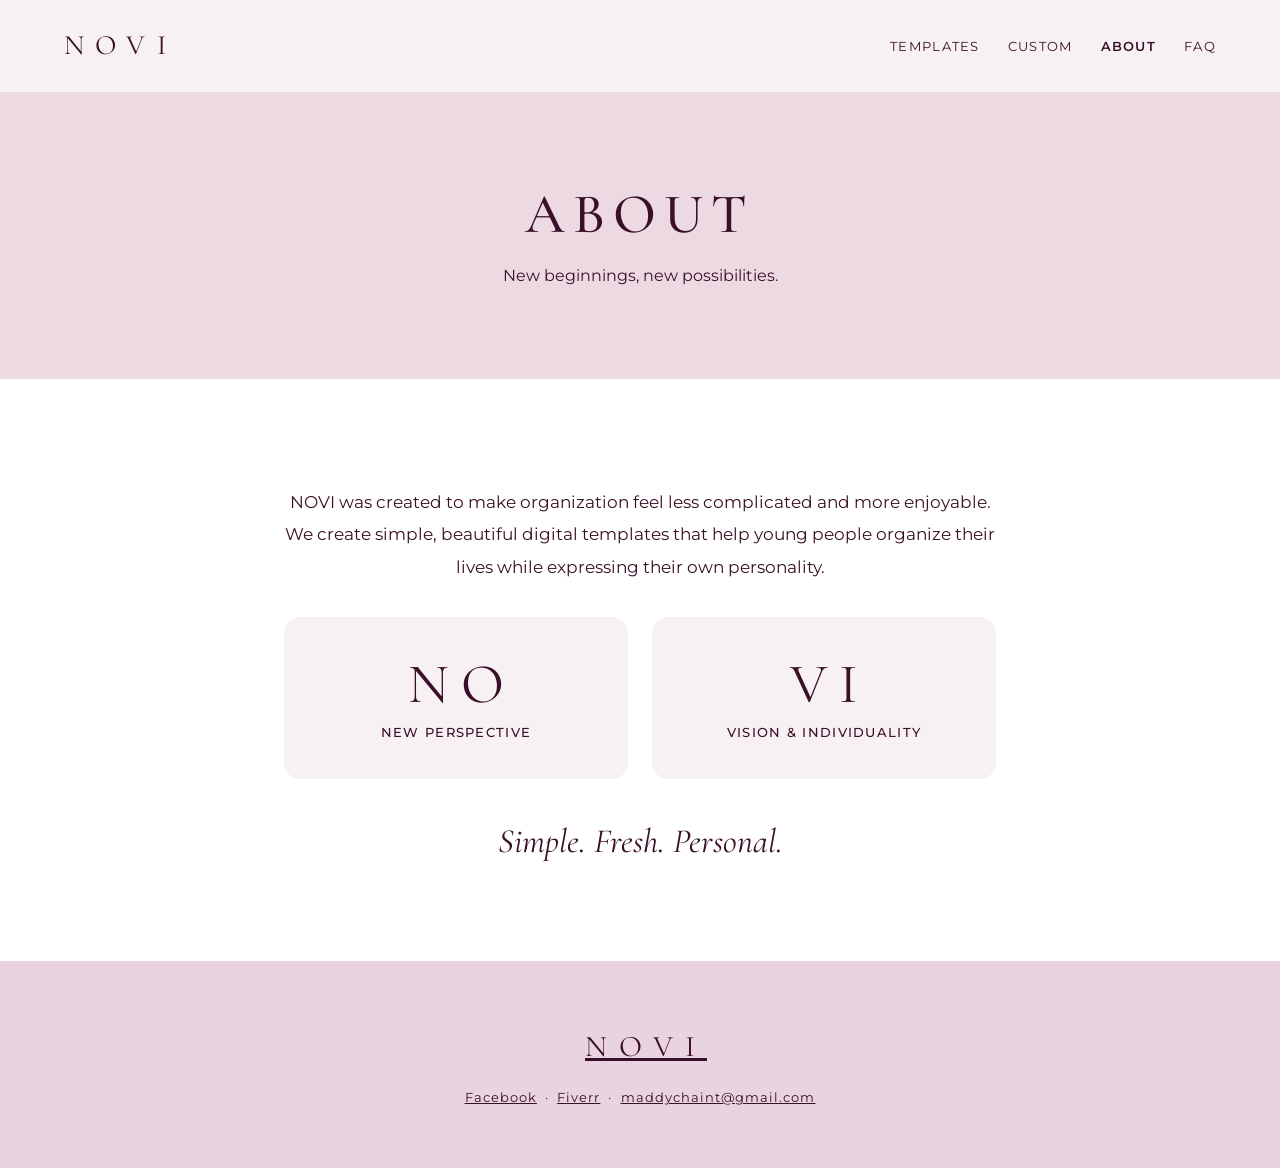
==== about.html @ 4ae0f012 "Add files via upload" ====
<!doctype html>
<html lang="en"><head><meta charset="utf-8"><meta name="viewport" content="width=device-width,initial-scale=1">
<title>About | NOVI</title><meta name="description" content="The story behind NOVI.">
<link rel="icon" href="data:image/svg+xml,%3Csvg xmlns='http://www.w3.org/2000/svg' viewBox='0 0 100 100'%3E%3Ctext y='.9em' font-size='90'%3E%F0%9F%8C%B7%3C/text%3E%3C/svg%3E">
<link rel="preconnect" href="https://fonts.googleapis.com"><link rel="preconnect" href="https://fonts.gstatic.com" crossorigin>
<link href="https://fonts.googleapis.com/css2?family=Cormorant+Garamond:ital,wght@0,400;0,500;1,400&family=Montserrat:wght@400;500;600&display=swap" rel="stylesheet">
<link rel="stylesheet" href="style.css"></head><body>
<nav><div class="wrap"><a class="logo" href="index.html">NOVI</a><div class="links"><a href="templates.html">Templates</a><a href="custom.html">Custom</a><a href="about.html" aria-current="page">About</a><a href="faq.html">FAQ</a></div></div></nav>

<header class="band"><h1>About</h1><p>New beginnings, new possibilities.</p></header>
<section class="white"><div class="wrap narrow"><p style="font-size:17px;line-height:1.9">NOVI was created to make organization feel less complicated and more enjoyable. We create simple, beautiful digital templates that help young people organize their lives while expressing their own personality.</p>
<div class="tiles"><div class="tile"><b>NO</b><span>New Perspective</span></div><div class="tile"><b>VI</b><span>Vision &amp; Individuality</span></div></div>
<p class="quote">Simple. Fresh. Personal.</p></div></section>
<footer><a class="logo" href="index.html">NOVI</a><p><a href="https://www.facebook.com/profile.php?id=61594375498260" target="_blank" rel="noopener">Facebook</a> &nbsp;·&nbsp; <a href="https://www.fiverr.com/s/L332r8p" target="_blank" rel="noopener">Fiverr</a> &nbsp;·&nbsp; <a href="mailto:maddychaint@gmail.com">maddychaint@gmail.com</a></p></footer>
</body></html>
---- style.css ----
:root{--plum:#3A1028;--mauve:#EAD3E0;--blush:#F7F1F3;--line:#E6D3DC;--mute:#7A5868;--soft:#F3E3EA}
*{box-sizing:border-box}
body{margin:0;font-family:Montserrat,system-ui,sans-serif;color:var(--plum);background:var(--blush);line-height:1.7;font-size:16px}
a{color:inherit;text-decoration:none}
a:focus-visible,summary:focus-visible{outline:2px solid var(--plum);outline-offset:3px}
.wrap{max-width:1200px;margin:0 auto;padding:0 24px}
.narrow{max-width:760px;margin:0 auto;text-align:center}
nav .wrap{display:flex;justify-content:space-between;align-items:center;flex-wrap:wrap;gap:12px;padding-top:22px;padding-bottom:22px}
.logo{font-family:'Cormorant Garamond',serif;font-size:28px;letter-spacing:.4em}
.links{display:flex;gap:28px;flex-wrap:wrap;font-size:13px;letter-spacing:.1em;text-transform:uppercase}
.links a:hover{opacity:.6}.links a[aria-current]{font-weight:600}
h1,h2{font-family:'Cormorant Garamond',serif;font-weight:500;letter-spacing:.14em;text-transform:uppercase;margin:0 0 16px;line-height:1.15}
h1{font-size:clamp(40px,6vw,56px)}h2{font-size:clamp(30px,4vw,44px)}
h3{font-family:'Cormorant Garamond',serif;font-weight:500;font-size:26px;margin:0}
.band{background:#EDD9E2;text-align:center;padding:90px 24px}
.band p{max-width:620px;margin:0 auto}
.hero{padding:120px 24px}
.hero .big{font-family:'Cormorant Garamond',serif;font-size:clamp(64px,13vw,112px);letter-spacing:.35em;padding-left:.35em;line-height:1;margin:0}
.hero .tag{font-family:'Cormorant Garamond',serif;font-style:italic;font-size:clamp(28px,4vw,42px);margin:14px 0 22px}
section{padding:90px 0}.white{background:#fff}
.btns{display:flex;gap:14px;justify-content:center;flex-wrap:wrap;margin-top:32px}
.btn{display:inline-block;padding:15px 30px;font-size:13px;letter-spacing:.14em;text-transform:uppercase;font-weight:500;background:var(--plum);color:#fff;border:1px solid var(--plum)}
.btn.alt{background:transparent;color:var(--plum)}.btn:hover{opacity:.85}
.sub{text-align:center;margin:0 0 40px}
.grid{display:grid;gap:20px}.g4{grid-template-columns:repeat(4,1fr)}.g2{grid-template-columns:repeat(2,1fr)}.g3{grid-template-columns:repeat(3,1fr)}
.card{background:#fff;border:1px solid var(--line);border-radius:16px;padding:22px;display:flex;flex-direction:column;gap:10px}
.card p{margin:0;font-size:14px;line-height:1.6}
.shot{position:relative;height:160px;border-radius:10px;background:var(--soft);display:flex;align-items:center;justify-content:center;text-align:center;padding:10px;font-size:12px;letter-spacing:.08em;text-transform:uppercase;color:var(--mute);overflow:hidden}
.g2 .shot{height:280px}
.shot img{position:absolute;inset:0;width:100%;height:100%;object-fit:cover}
.price{font-size:12px;letter-spacing:.08em;text-transform:uppercase;color:var(--mute)}
.step{background:var(--blush);border-radius:16px;padding:28px}
.step b{display:block;font-size:18px;margin:6px 0}
.step span{font-family:'Cormorant Garamond',serif;font-size:44px;color:var(--mute);line-height:1}
.tiles{display:grid;grid-template-columns:1fr 1fr;gap:24px;margin:34px 0}
.tile{background:var(--blush);border-radius:16px;padding:34px 20px}
.tile b{display:block;font-family:'Cormorant Garamond',serif;font-weight:400;font-size:56px;letter-spacing:.2em;padding-left:.2em;line-height:1.2}
.tile span{font-size:13px;letter-spacing:.1em;text-transform:uppercase;font-weight:500}
.quote{font-family:'Cormorant Garamond',serif;font-style:italic;font-size:34px;margin:30px 0 0}
details{border-bottom:1px solid var(--line);padding:22px 0;text-align:left}
summary{cursor:pointer;font-weight:600;font-size:17px;list-style:none;display:flex;justify-content:space-between;gap:16px}
summary::-webkit-details-marker{display:none}summary::after{content:"+";font-size:22px;line-height:1}
details[open] summary::after{content:"\2013"}
details p{margin:12px 0 0;font-size:15px;line-height:1.7}
footer{background:#EAD3E0;text-align:center;padding:60px 24px}
footer .logo{display:block;font-size:30px;margin-bottom:14px;padding-left:.4em}
footer p{margin:0;font-size:13px;letter-spacing:.08em}footer a{text-decoration:underline}
@media(max-width:900px){.g4{grid-template-columns:repeat(2,1fr)}.g3{grid-template-columns:1fr}}
@media(max-width:600px){.g4,.g2,.tiles{grid-template-columns:1fr}.links{gap:18px}section{padding:64px 0}.hero{padding:80px 24px}}
@media(prefers-reduced-motion:no-preference){.btn{transition:opacity .2s}}
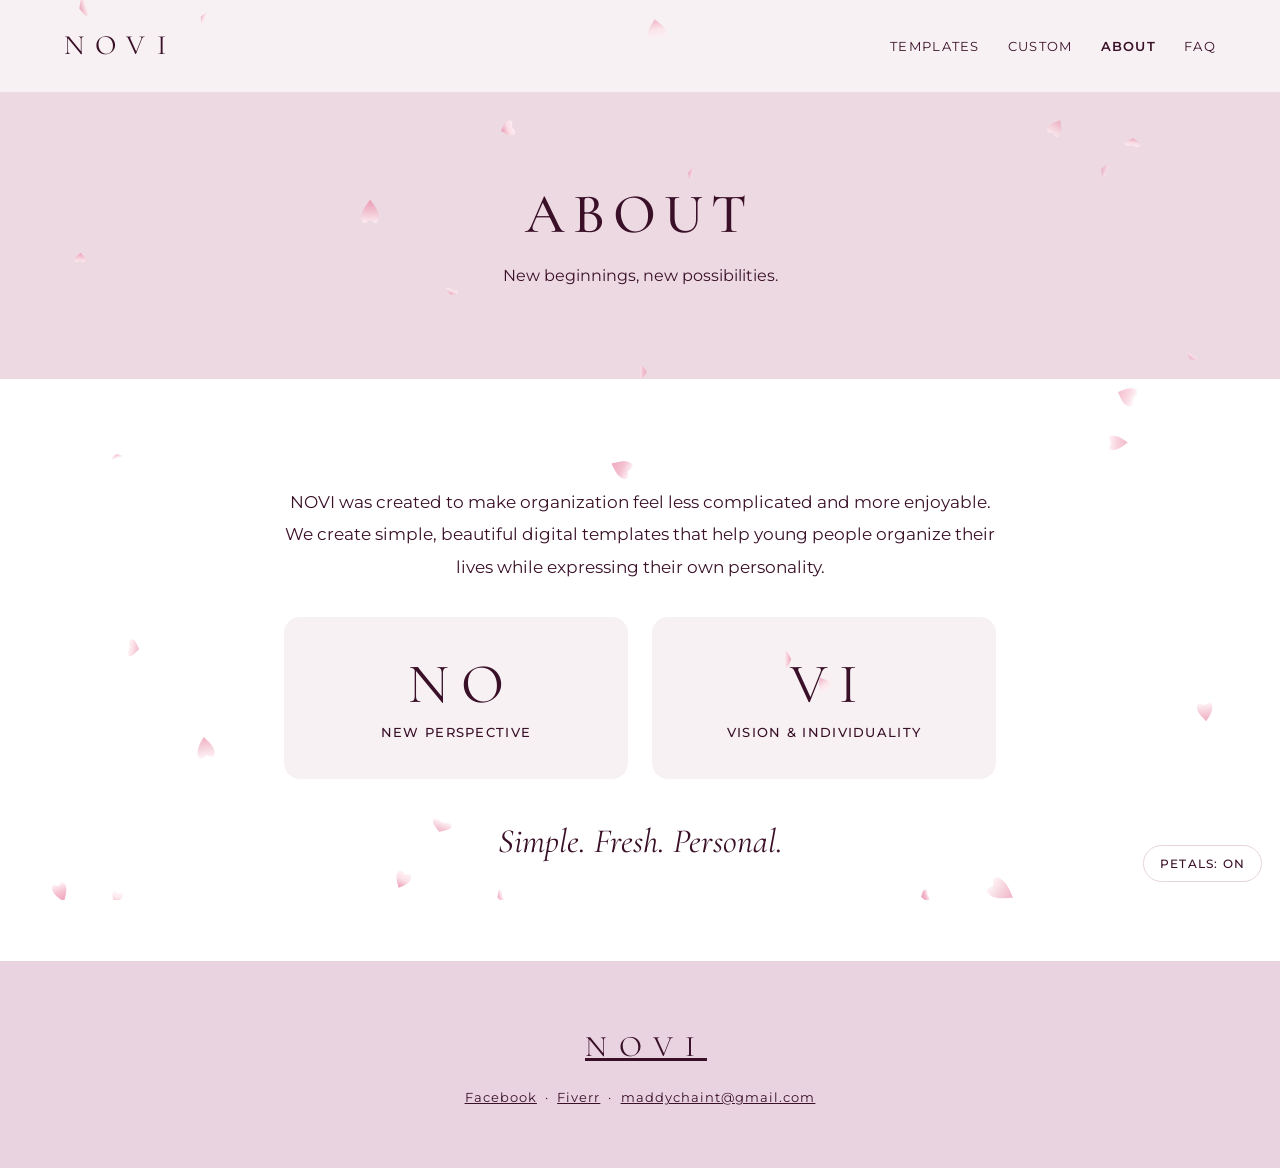
==== commit 8154e6ea: "Add files via upload" ====
--- a/about.html
+++ b/about.html
@@ -12,4 +12,5 @@
 <div class="tiles"><div class="tile"><b>NO</b><span>New Perspective</span></div><div class="tile"><b>VI</b><span>Vision &amp; Individuality</span></div></div>
 <p class="quote">Simple. Fresh. Personal.</p></div></section>
 <footer><a class="logo" href="index.html">NOVI</a><p><a href="https://www.facebook.com/profile.php?id=61594375498260" target="_blank" rel="noopener">Facebook</a> &nbsp;·&nbsp; <a href="https://www.fiverr.com/s/L332r8p" target="_blank" rel="noopener">Fiverr</a> &nbsp;·&nbsp; <a href="mailto:maddychaint@gmail.com">maddychaint@gmail.com</a></p></footer>
+<script src="motion.js" defer></script>
 </body></html>
--- a/style.css
+++ b/style.css
@@ -48,3 +48,23 @@
 @media(max-width:900px){.g4{grid-template-columns:repeat(2,1fr)}.g3{grid-template-columns:1fr}}
 @media(max-width:600px){.g4,.g2,.tiles{grid-template-columns:1fr}.links{gap:18px}section{padding:64px 0}.hero{padding:80px 24px}}
 @media(prefers-reduced-motion:no-preference){.btn{transition:opacity .2s}}
+
+.hero .big,.hero .tag{max-width:none;margin-left:auto;margin-right:auto}
+section.wrap{padding-top:90px;padding-bottom:90px}
+
+#petals{position:fixed;inset:0;width:100%;height:100%;pointer-events:none;z-index:50}
+.pt-toggle{position:fixed;right:18px;bottom:18px;z-index:60;font:500 12px Montserrat,sans-serif;letter-spacing:.1em;text-transform:uppercase;background:#fff;color:var(--plum);border:1px solid var(--line);border-radius:999px;padding:10px 16px;cursor:pointer}
+.pt-toggle:hover{background:var(--blush)}
+.pt-toggle:focus-visible{outline:2px solid var(--plum);outline-offset:2px}
+.reveal{opacity:0;transform:translateY(24px);transition:opacity .8s ease,transform .8s ease}
+.reveal.in{opacity:1;transform:none}
+.reveal.in.done{transition:transform .3s ease,box-shadow .3s ease,opacity .3s ease}
+.card,.step,.tile{transition:transform .3s ease,box-shadow .3s ease}
+.card:hover,.card.reveal.in:hover,.step:hover,.step.reveal.in:hover{transform:translateY(-6px);box-shadow:0 14px 30px rgba(58,16,40,.10)}
+.btn{transition:transform .2s ease,opacity .2s ease}
+.btn:hover{transform:translateY(-2px);opacity:1}
+.card .shot img{transition:transform .5s ease}.card:hover .shot img{transform:scale(1.04)}
+.hero{position:relative;overflow:hidden}
+#pond{position:absolute;inset:0;width:100%;height:100%;pointer-events:none;z-index:0}
+.hero>:not(#pond){position:relative;z-index:1}
+@media(prefers-reduced-motion:reduce){#petals,.pt-toggle{display:none}}
